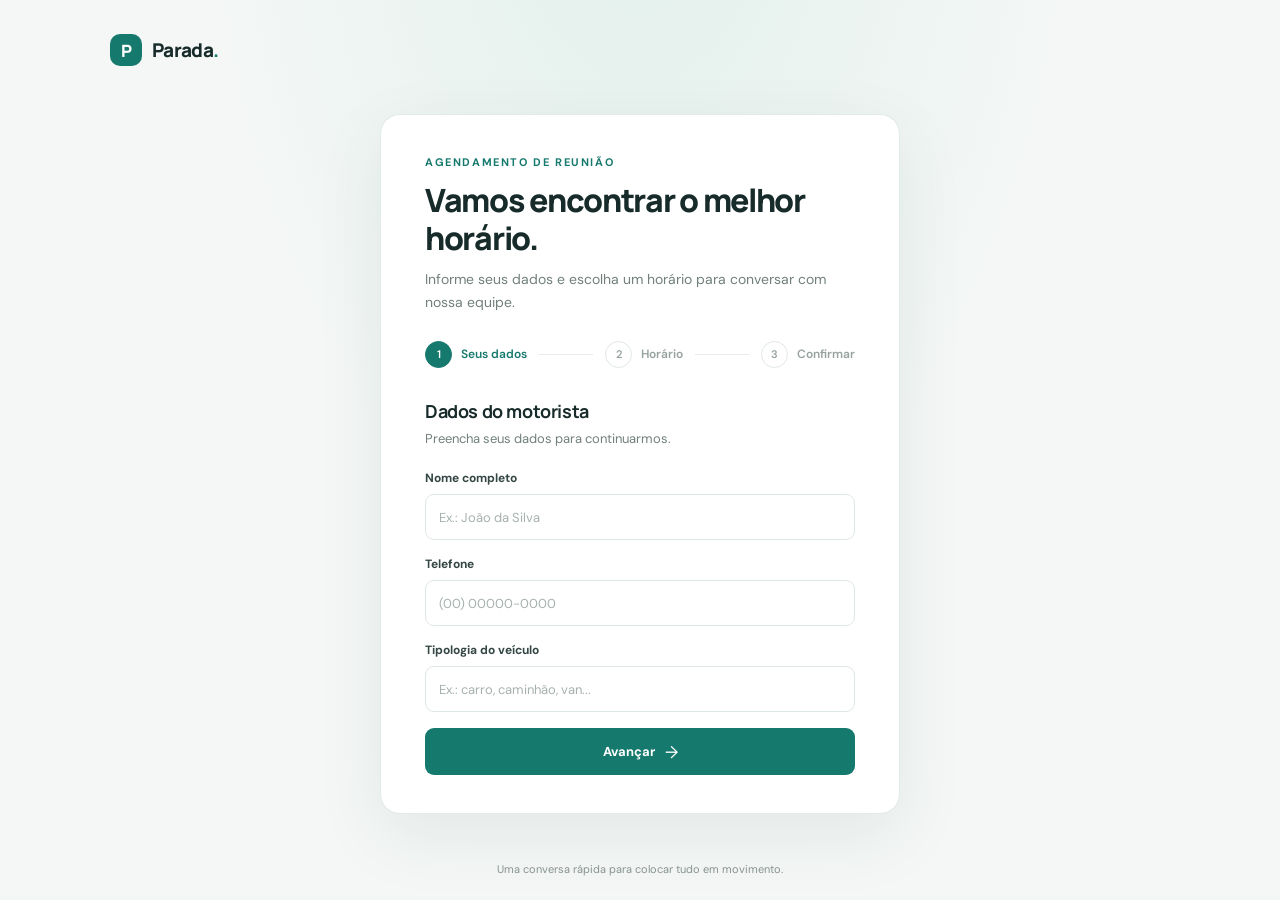
==== index.html @ cb6de172 "Add confirmation step to meeting booking Co-authored-by: Copilot <223556219+Copilot@users.noreply.gi" ====
<!DOCTYPE html>
<html lang="pt-BR">
<head>
  <meta charset="UTF-8">
  <meta name="viewport" content="width=device-width, initial-scale=1.0">
  <meta name="theme-color" content="#f4f7f6">
  <title>Agendar reunião | Parada</title>
  <link rel="stylesheet" href="styles.css">
  <script src="app.js" defer></script>
</head>
<body>
  <main class="page-shell">
    <header class="brand">
      <div class="brand-mark" aria-hidden="true">P</div>
      <span>Parada<span class="brand-dot">.</span></span>
    </header>

    <section class="booking-card" aria-labelledby="page-title">
      <div class="intro">
        <p class="eyebrow">AGENDAMENTO DE REUNIÃO</p>
        <h1 id="page-title">Vamos encontrar o melhor horário.</h1>
        <p class="intro-copy">Informe seus dados e escolha um horário para conversar com nossa equipe.</p>
      </div>

      <div class="progress" aria-label="Etapa 1 de 3">
        <div class="progress-step is-active" data-progress-step="1">
          <span class="step-number">1</span>
          <span>Seus dados</span>
        </div>
        <span class="progress-line" aria-hidden="true"></span>
        <div class="progress-step" data-progress-step="2">
          <span class="step-number">2</span>
          <span>Horário</span>
        </div>
        <span class="progress-line" aria-hidden="true"></span>
        <div class="progress-step" data-progress-step="3">
          <span class="step-number">3</span>
          <span>Confirmar</span>
        </div>
      </div>

      <form id="booking-form">
        <section class="form-step" data-step="1" aria-labelledby="details-title">
          <h2 id="details-title">Dados do motorista</h2>
          <p class="section-copy">Preencha seus dados para continuarmos.</p>

          <label class="field" for="driver-name">
            <span>Nome completo</span>
            <input id="driver-name" name="name" type="text" autocomplete="name" placeholder="Ex.: João da Silva" required>
          </label>

          <label class="field" for="driver-phone">
            <span>Telefone</span>
            <input id="driver-phone" name="phone" type="tel" autocomplete="tel" inputmode="tel" placeholder="(00) 00000-0000" required>
          </label>

          <label class="field" for="vehicle-type">
            <span>Tipologia do veículo</span>
            <input id="vehicle-type" name="vehicleType" type="text" placeholder="Ex.: carro, caminhão, van..." required>
          </label>

          <button class="button button-primary" type="button" id="continue-button">
            Avançar
            <span aria-hidden="true">→</span>
          </button>
        </section>

        <section class="form-step" data-step="2" aria-labelledby="schedule-title" hidden>
          <h2 id="schedule-title">Escolha um horário</h2>
          <p class="section-copy">Selecione um horário disponível entre 8h e 10h. Cada reunião dura 30 minutos.</p>

          <fieldset class="time-fieldset">
            <legend>Horários disponíveis</legend>
            <div class="time-options">
              <label class="time-option">
                <input type="radio" name="meetingTime" value="08:00 - 08:30" required>
                <span>08:00 <small>– 08:30</small></span>
              </label>
              <label class="time-option">
                <input type="radio" name="meetingTime" value="08:30 - 09:00">
                <span>08:30 <small>– 09:00</small></span>
              </label>
              <label class="time-option">
                <input type="radio" name="meetingTime" value="09:00 - 09:30">
                <span>09:00 <small>– 09:30</small></span>
              </label>
              <label class="time-option">
                <input type="radio" name="meetingTime" value="09:30 - 10:00">
                <span>09:30 <small>– 10:00</small></span>
              </label>
            </div>
          </fieldset>

          <div class="button-row">
            <button class="button button-secondary" type="button" id="back-button">Voltar</button>
            <button class="button button-primary" type="button" id="review-button">
              Avançar
              <span aria-hidden="true">→</span>
            </button>
          </div>
        </section>

        <section class="form-step" data-step="3" aria-labelledby="confirmation-title" hidden>
          <h2 id="confirmation-title">Confirme seus dados</h2>
          <p class="section-copy">Confira as informações e o horário antes de enviar a solicitação.</p>

          <dl class="review-details">
            <div class="review-item">
              <dt>Nome do motorista</dt>
              <dd id="review-name"></dd>
            </div>
            <div class="review-item">
              <dt>Telefone</dt>
              <dd id="review-phone"></dd>
            </div>
            <div class="review-item">
              <dt>Tipologia do veículo</dt>
              <dd id="review-vehicle"></dd>
            </div>
            <div class="review-item">
              <dt>Horário da reunião</dt>
              <dd id="review-time"></dd>
            </div>
          </dl>

          <div class="button-row">
            <button class="button button-secondary" type="button" id="back-to-schedule-button">Voltar</button>
            <button class="button button-primary" type="submit">
              Confirmar e preparar email
              <span aria-hidden="true">→</span>
            </button>
          </div>
          <p class="email-note">A confirmação abrirá seu aplicativo de email com os dados preenchidos. Para envio automático, é necessário conectar um serviço de email.</p>
        </section>

        <p class="form-message" id="form-message" role="status" aria-live="polite"></p>
      </form>
    </section>

    <footer>Uma conversa rápida para colocar tudo em movimento.</footer>
  </main>
</body>
</html>
---- styles.css ----
@import url("https://fonts.googleapis.com/css2?family=DM+Sans:wght@400;500;600;700&family=Manrope:wght@500;600;700;800&display=swap");

:root {
  color-scheme: light;
  --ink: #172c2a;
  --muted: #71807d;
  --green: #16796d;
  --green-dark: #11685e;
  --line: #e5ece9;
  --surface: #ffffff;
  --canvas: #f4f7f6;
  font-family: "DM Sans", sans-serif;
  font-synthesis: none;
  text-rendering: optimizeLegibility;
}

* {
  box-sizing: border-box;
}

body {
  min-width: 320px;
  min-height: 100vh;
  margin: 0;
  color: var(--ink);
  background:
    radial-gradient(ellipse at 50% -15%, #e2f0eb 0, transparent 48%),
    var(--canvas);
}

button,
input,
select {
  font: inherit;
}

.page-shell {
  display: flex;
  min-height: 100vh;
  flex-direction: column;
  align-items: center;
  padding: 34px 20px 24px;
}

.brand {
  display: flex;
  width: min(100%, 1060px);
  align-items: center;
  gap: 10px;
  font-family: "Manrope", sans-serif;
  font-size: 19px;
  font-weight: 800;
  letter-spacing: -0.7px;
}

.brand-mark {
  display: grid;
  width: 32px;
  height: 32px;
  place-items: center;
  border-radius: 10px;
  color: #fff;
  background: var(--green);
  font-size: 17px;
}

.brand-dot {
  color: var(--green);
}

.booking-card {
  width: min(100%, 520px);
  margin: auto 0;
  padding: 40px 44px 38px;
  border: 1px solid rgba(220, 231, 226, 0.8);
  border-radius: 20px;
  background: var(--surface);
  box-shadow: 0 22px 70px rgba(29, 60, 51, 0.08);
}

.eyebrow {
  margin: 0 0 12px;
  color: var(--green);
  font-size: 11px;
  font-weight: 700;
  letter-spacing: 1.6px;
}

h1,
h2,
p {
  margin-top: 0;
}

h1 {
  max-width: 390px;
  margin-bottom: 10px;
  font-family: "Manrope", sans-serif;
  font-size: clamp(26px, 5vw, 32px);
  font-weight: 800;
  letter-spacing: -1.3px;
  line-height: 1.2;
}

.intro-copy,
.section-copy {
  color: var(--muted);
  font-size: 14px;
  line-height: 1.65;
}

.intro-copy {
  margin-bottom: 27px;
}

.progress {
  display: flex;
  align-items: center;
  margin-bottom: 31px;
}

.progress-step {
  display: flex;
  align-items: center;
  gap: 9px;
  color: #96a29f;
  font-size: 12px;
  font-weight: 600;
  white-space: nowrap;
}

.step-number {
  display: grid;
  width: 27px;
  height: 27px;
  place-items: center;
  border: 1px solid #dfe7e4;
  border-radius: 50%;
  background: white;
  font-size: 11px;
}

.progress-step.is-active {
  color: var(--green);
}

.progress-step.is-active .step-number,
.progress-step.is-complete .step-number {
  border-color: var(--green);
  color: white;
  background: var(--green);
}

.progress-line {
  height: 1px;
  flex: 1;
  margin: 0 12px;
  background: var(--line);
}

.form-step h2 {
  margin-bottom: 5px;
  font-family: "Manrope", sans-serif;
  font-size: 18px;
  font-weight: 700;
  letter-spacing: -0.4px;
}

.section-copy {
  margin-bottom: 21px;
  font-size: 13px;
}

.field {
  display: block;
  margin-bottom: 16px;
}

.field > span,
.time-fieldset legend {
  display: block;
  margin-bottom: 8px;
  color: #344744;
  font-size: 12px;
  font-weight: 700;
}

.field input,
.field select {
  width: 100%;
  height: 46px;
  padding: 0 13px;
  border: 1px solid #dfe7e4;
  border-radius: 9px;
  outline: none;
  color: var(--ink);
  background: #fff;
  font-size: 13px;
  transition: border-color 150ms ease, box-shadow 150ms ease;
}

.field input::placeholder {
  color: #a6b1ae;
}

.field input:focus,
.field select:focus {
  border-color: var(--green);
  box-shadow: 0 0 0 3px rgba(22, 121, 109, 0.11);
}

.field select:invalid {
  color: #a6b1ae;
}

.field select option {
  color: var(--ink);
}

.button {
  display: inline-flex;
  min-height: 47px;
  align-items: center;
  justify-content: center;
  gap: 10px;
  border: 0;
  border-radius: 9px;
  cursor: pointer;
  font-size: 13px;
  font-weight: 700;
  transition: background-color 150ms ease, transform 150ms ease;
}

.button:focus-visible,
.time-option:focus-within {
  outline: 3px solid rgba(22, 121, 109, 0.25);
  outline-offset: 2px;
}

.button:active {
  transform: translateY(1px);
}

.button-primary {
  width: 100%;
  color: white;
  background: var(--green);
}

.button-primary:hover {
  background: var(--green-dark);
}

.button-primary span {
  font-size: 17px;
  font-weight: 400;
}

.time-fieldset {
  min-width: 0;
  margin: 0 0 25px;
  padding: 0;
  border: 0;
}

.time-options {
  display: grid;
  grid-template-columns: repeat(2, minmax(0, 1fr));
  gap: 10px;
}

.time-option {
  position: relative;
  cursor: pointer;
}

.time-option input {
  position: absolute;
  width: 1px;
  height: 1px;
  opacity: 0;
}

.time-option span {
  display: flex;
  min-height: 51px;
  align-items: center;
  justify-content: center;
  gap: 5px;
  border: 1px solid #dfe7e4;
  border-radius: 9px;
  color: #344744;
  font-size: 13px;
  font-weight: 700;
  transition: background-color 150ms ease, border-color 150ms ease, color 150ms ease;
}

.time-option small {
  color: var(--muted);
  font-size: 11px;
  font-weight: 500;
}

.time-option input:checked + span {
  border-color: var(--green);
  color: var(--green-dark);
  background: #eff8f5;
  box-shadow: inset 0 0 0 1px var(--green);
}

.time-option input:checked + span small {
  color: var(--green-dark);
}

.button-row {
  display: grid;
  grid-template-columns: 0.75fr 1.5fr;
  gap: 10px;
}

.review-details {
  margin: 0 0 24px;
  border: 1px solid var(--line);
  border-radius: 10px;
  overflow: hidden;
}

.review-item {
  padding: 13px 15px;
}

.review-item + .review-item {
  border-top: 1px solid var(--line);
}

.review-item dt {
  margin-bottom: 4px;
  color: var(--muted);
  font-size: 11px;
}

.review-item dd {
  margin: 0;
  overflow-wrap: anywhere;
  color: var(--ink);
  font-size: 13px;
  font-weight: 600;
}

.button-secondary {
  border: 1px solid var(--line);
  color: #50615d;
  background: white;
}

.button-secondary:hover {
  background: #f7f9f8;
}

.email-note {
  margin: 13px 0 0;
  color: var(--muted);
  font-size: 11px;
  line-height: 1.55;
}

.form-message {
  margin: 12px 0 0;
  color: var(--green-dark);
  font-size: 12px;
  line-height: 1.5;
}

.form-message:empty {
  display: none;
}

footer {
  color: #87938f;
  font-size: 11px;
  text-align: center;
}

[hidden] {
  display: none !important;
}

@media (max-width: 560px) {
  .page-shell {
    padding: 22px 15px 18px;
  }

  .booking-card {
    margin: 32px 0;
    padding: 30px 22px 26px;
    border-radius: 16px;
  }
}

@media (prefers-reduced-motion: reduce) {
  *,
  *::before,
  *::after {
    scroll-behavior: auto !important;
    transition-duration: 0.01ms !important;
  }
}
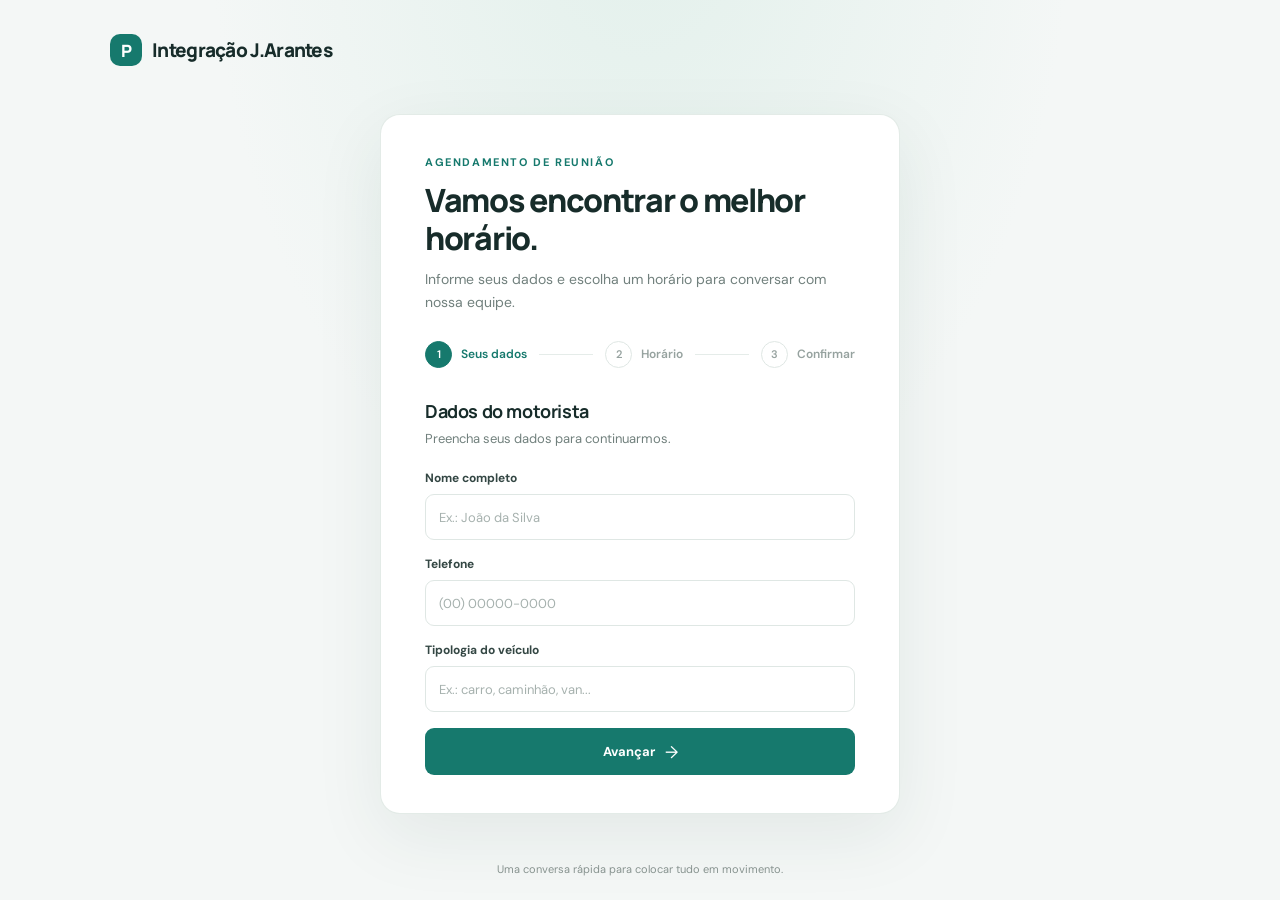
==== commit 3903b3b0: "Update header to Integração J.Arantes Co-authored-by: Copilot <223556219+Copilot@users.noreply.githu" ====
--- a/index.html
+++ b/index.html
@@ -4,7 +4,7 @@
   <meta charset="UTF-8">
   <meta name="viewport" content="width=device-width, initial-scale=1.0">
   <meta name="theme-color" content="#f4f7f6">
-  <title>Agendar reunião | Parada</title>
+  <title>Agendar reunião | Integração J.Arantes</title>
   <link rel="stylesheet" href="styles.css">
   <script src="app.js" defer></script>
 </head>
@@ -12,7 +12,7 @@
   <main class="page-shell">
     <header class="brand">
       <div class="brand-mark" aria-hidden="true">P</div>
-      <span>Parada<span class="brand-dot">.</span></span>
+      <span>Integração J.Arantes</span>
     </header>
 
     <section class="booking-card" aria-labelledby="page-title">
@@ -126,7 +126,7 @@
           <div class="button-row">
             <button class="button button-secondary" type="button" id="back-to-schedule-button">Voltar</button>
             <button class="button button-primary" type="submit">
-              Confirmar e preparar email
+              Confirmar
               <span aria-hidden="true">→</span>
             </button>
           </div>
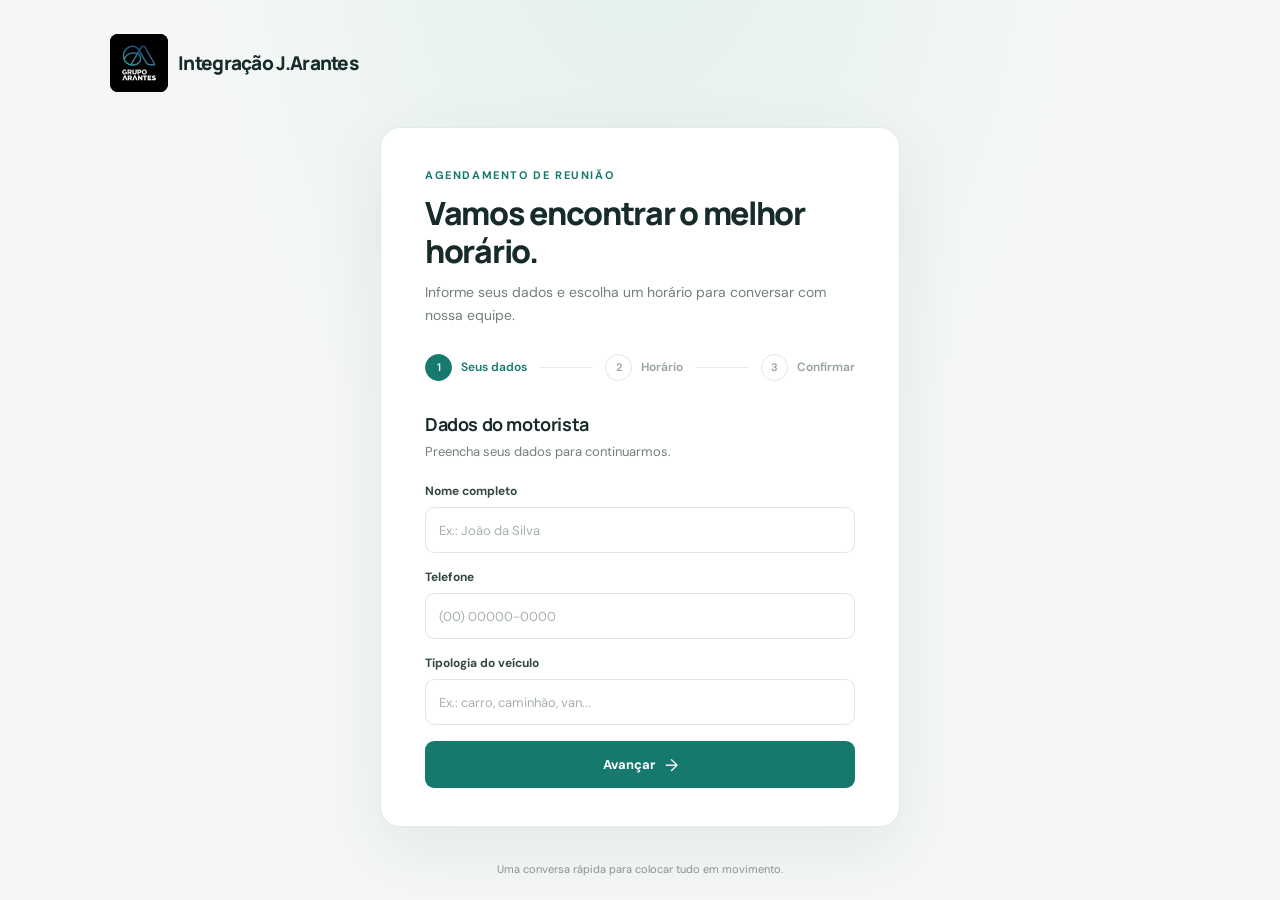
==== commit 0d53ef98: "Replace header initial with Grupo Arantes logo Co-authored-by: Copilot <223556219+Copilot@users.nore" ====
--- a/index.html
+++ b/index.html
@@ -11,7 +11,7 @@
 <body>
   <main class="page-shell">
     <header class="brand">
-      <div class="brand-mark" aria-hidden="true">P</div>
+      <img class="brand-logo" src="assets/logo-grupo-arantes.png" alt="Grupo Arantes">
       <span>Integração J.Arantes</span>
     </header>
 
--- a/styles.css
+++ b/styles.css
@@ -53,15 +53,14 @@
   letter-spacing: -0.7px;
 }
 
-.brand-mark {
-  display: grid;
-  width: 32px;
-  height: 32px;
-  place-items: center;
-  border-radius: 10px;
-  color: #fff;
-  background: var(--green);
-  font-size: 17px;
+.brand-logo {
+  display: block;
+  width: 58px;
+  height: 58px;
+  flex: 0 0 auto;
+  border-radius: 8px;
+  background: #000;
+  object-fit: contain;
 }
 
 .brand-dot {
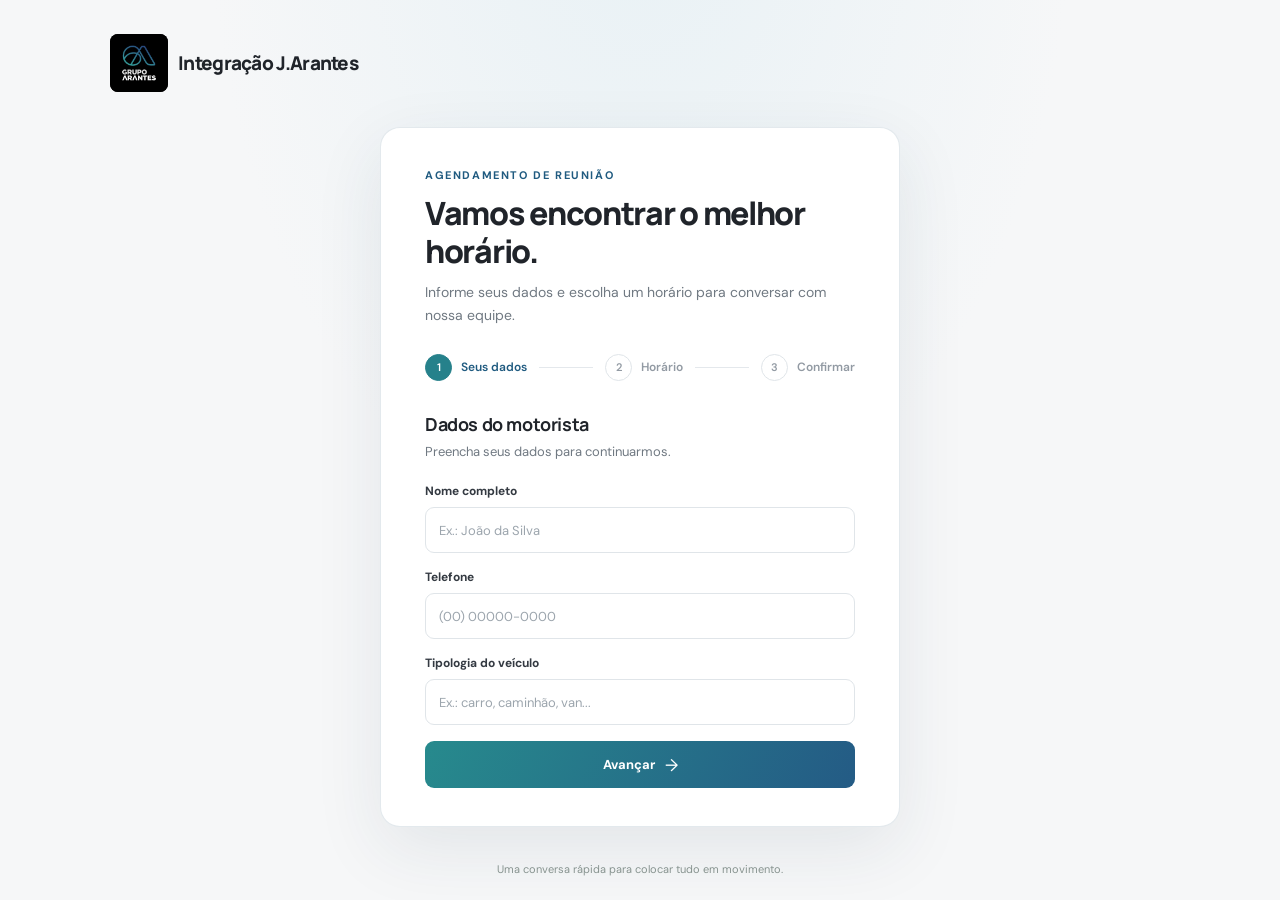
==== commit b3f18fd3: "Match booking interface to Grupo Arantes brand Co-authored-by: Copilot <223556219+Copilot@users.nore" ====
--- a/index.html
+++ b/index.html
@@ -3,7 +3,7 @@
 <head>
   <meta charset="UTF-8">
   <meta name="viewport" content="width=device-width, initial-scale=1.0">
-  <meta name="theme-color" content="#f4f7f6">
+  <meta name="theme-color" content="#f6f7f8">
   <title>Agendar reunião | Integração J.Arantes</title>
   <link rel="stylesheet" href="styles.css">
   <script src="app.js" defer></script>
--- a/styles.css
+++ b/styles.css
@@ -2,13 +2,14 @@
 
 :root {
   color-scheme: light;
-  --ink: #172c2a;
-  --muted: #71807d;
-  --green: #16796d;
-  --green-dark: #11685e;
-  --line: #e5ece9;
+  --ink: #20242a;
+  --muted: #707982;
+  --accent: #26818b;
+  --accent-dark: #205b80;
+  --accent-soft: #edf5f8;
+  --line: #e4e8ec;
   --surface: #ffffff;
-  --canvas: #f4f7f6;
+  --canvas: #f6f7f8;
   font-family: "DM Sans", sans-serif;
   font-synthesis: none;
   text-rendering: optimizeLegibility;
@@ -24,7 +25,7 @@
   margin: 0;
   color: var(--ink);
   background:
-    radial-gradient(ellipse at 50% -15%, #e2f0eb 0, transparent 48%),
+    radial-gradient(ellipse at 50% -15%, #e8f1f5 0, transparent 48%),
     var(--canvas);
 }
 
@@ -64,22 +65,22 @@
 }
 
 .brand-dot {
-  color: var(--green);
+  color: var(--accent);
 }
 
 .booking-card {
   width: min(100%, 520px);
   margin: auto 0;
   padding: 40px 44px 38px;
-  border: 1px solid rgba(220, 231, 226, 0.8);
+  border: 1px solid rgba(224, 231, 236, 0.9);
   border-radius: 20px;
   background: var(--surface);
-  box-shadow: 0 22px 70px rgba(29, 60, 51, 0.08);
+  box-shadow: 0 22px 70px rgba(30, 57, 76, 0.09);
 }
 
 .eyebrow {
   margin: 0 0 12px;
-  color: var(--green);
+  color: var(--accent-dark);
   font-size: 11px;
   font-weight: 700;
   letter-spacing: 1.6px;
@@ -122,7 +123,7 @@
   display: flex;
   align-items: center;
   gap: 9px;
-  color: #96a29f;
+  color: #929aa3;
   font-size: 12px;
   font-weight: 600;
   white-space: nowrap;
@@ -133,21 +134,21 @@
   width: 27px;
   height: 27px;
   place-items: center;
-  border: 1px solid #dfe7e4;
+  border: 1px solid #e0e5e9;
   border-radius: 50%;
   background: white;
   font-size: 11px;
 }
 
 .progress-step.is-active {
-  color: var(--green);
+  color: var(--accent-dark);
 }
 
 .progress-step.is-active .step-number,
 .progress-step.is-complete .step-number {
-  border-color: var(--green);
+  border-color: var(--accent);
   color: white;
-  background: var(--green);
+  background: var(--accent);
 }
 
 .progress-line {
@@ -179,7 +180,7 @@
 .time-fieldset legend {
   display: block;
   margin-bottom: 8px;
-  color: #344744;
+  color: #343a42;
   font-size: 12px;
   font-weight: 700;
 }
@@ -189,7 +190,7 @@
   width: 100%;
   height: 46px;
   padding: 0 13px;
-  border: 1px solid #dfe7e4;
+  border: 1px solid #e0e5e9;
   border-radius: 9px;
   outline: none;
   color: var(--ink);
@@ -199,17 +200,17 @@
 }
 
 .field input::placeholder {
-  color: #a6b1ae;
+  color: #9ca5ad;
 }
 
 .field input:focus,
 .field select:focus {
-  border-color: var(--green);
-  box-shadow: 0 0 0 3px rgba(22, 121, 109, 0.11);
+  border-color: var(--accent);
+  box-shadow: 0 0 0 3px rgba(38, 129, 139, 0.13);
 }
 
 .field select:invalid {
-  color: #a6b1ae;
+  color: #9ca5ad;
 }
 
 .field select option {
@@ -232,7 +233,7 @@
 
 .button:focus-visible,
 .time-option:focus-within {
-  outline: 3px solid rgba(22, 121, 109, 0.25);
+  outline: 3px solid rgba(38, 129, 139, 0.25);
   outline-offset: 2px;
 }
 
@@ -243,11 +244,11 @@
 .button-primary {
   width: 100%;
   color: white;
-  background: var(--green);
+  background: linear-gradient(115deg, #278a8d 0%, #245b85 100%);
 }
 
 .button-primary:hover {
-  background: var(--green-dark);
+  background: linear-gradient(115deg, #21777e 0%, #1d4f75 100%);
 }
 
 .button-primary span {
@@ -286,9 +287,9 @@
   align-items: center;
   justify-content: center;
   gap: 5px;
-  border: 1px solid #dfe7e4;
+  border: 1px solid #e0e5e9;
   border-radius: 9px;
-  color: #344744;
+  color: #343a42;
   font-size: 13px;
   font-weight: 700;
   transition: background-color 150ms ease, border-color 150ms ease, color 150ms ease;
@@ -301,14 +302,14 @@
 }
 
 .time-option input:checked + span {
-  border-color: var(--green);
-  color: var(--green-dark);
-  background: #eff8f5;
-  box-shadow: inset 0 0 0 1px var(--green);
+  border-color: var(--accent);
+  color: var(--accent-dark);
+  background: var(--accent-soft);
+  box-shadow: inset 0 0 0 1px var(--accent);
 }
 
 .time-option input:checked + span small {
-  color: var(--green-dark);
+  color: var(--accent-dark);
 }
 
 .button-row {
@@ -365,7 +366,7 @@
 
 .form-message {
   margin: 12px 0 0;
-  color: var(--green-dark);
+  color: var(--accent-dark);
   font-size: 12px;
   line-height: 1.5;
 }
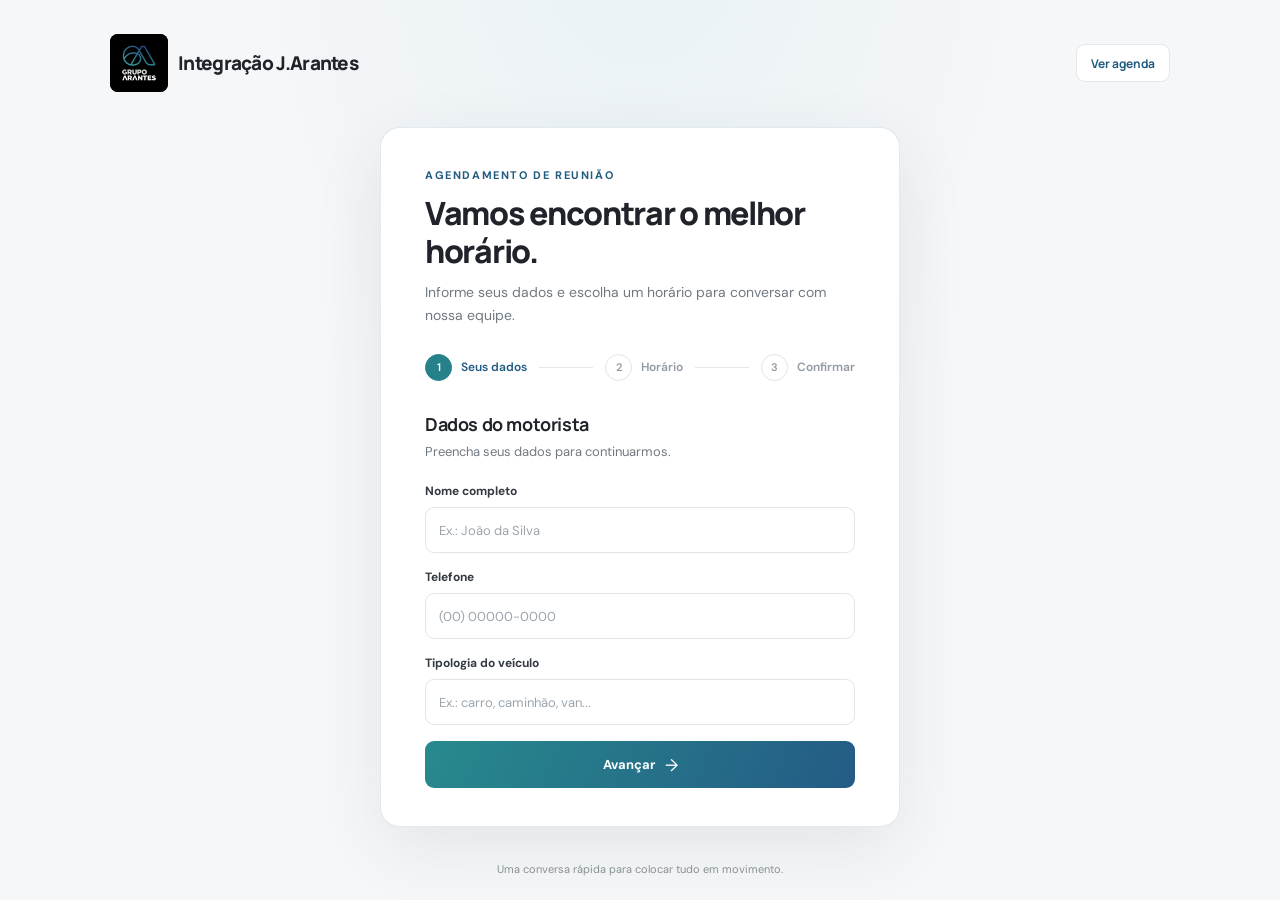
==== commit c4059c52: "Add local meeting admin agenda simulation Co-authored-by: Copilot <223556219+Copilot@users.noreply.g" ====
--- a/index.html
+++ b/index.html
@@ -13,16 +13,17 @@
     <header class="brand">
       <img class="brand-logo" src="assets/logo-grupo-arantes.png" alt="Grupo Arantes">
       <span>Integração J.Arantes</span>
+      <button class="admin-nav-button" id="admin-nav-button" type="button">Ver agenda</button>
     </header>
 
     <section class="booking-card" aria-labelledby="page-title">
-      <div class="intro">
+      <div class="intro" id="booking-intro">
         <p class="eyebrow">AGENDAMENTO DE REUNIÃO</p>
         <h1 id="page-title">Vamos encontrar o melhor horário.</h1>
         <p class="intro-copy">Informe seus dados e escolha um horário para conversar com nossa equipe.</p>
       </div>
 
-      <div class="progress" aria-label="Etapa 1 de 3">
+      <div class="progress" id="booking-progress" aria-label="Etapa 1 de 3">
         <div class="progress-step is-active" data-progress-step="1">
           <span class="step-number">1</span>
           <span>Seus dados</span>
@@ -67,26 +68,31 @@
 
         <section class="form-step" data-step="2" aria-labelledby="schedule-title" hidden>
           <h2 id="schedule-title">Escolha um horário</h2>
-          <p class="section-copy">Selecione um horário disponível entre 8h e 10h. Cada reunião dura 30 minutos.</p>
+          <p class="section-copy">Escolha uma data nos próximos 30 dias e um horário disponível. Cada reunião dura 30 minutos.</p>
+
+          <label class="field date-field" for="meeting-date">
+            <span>Data da reunião</span>
+            <input id="meeting-date" name="meetingDate" type="date" required>
+          </label>
 
           <fieldset class="time-fieldset">
             <legend>Horários disponíveis</legend>
             <div class="time-options">
               <label class="time-option">
                 <input type="radio" name="meetingTime" value="08:00 - 08:30" required>
-                <span>08:00 <small>– 08:30</small></span>
+                <span data-time-label>08:00 <small>– 08:30</small></span>
               </label>
               <label class="time-option">
                 <input type="radio" name="meetingTime" value="08:30 - 09:00">
-                <span>08:30 <small>– 09:00</small></span>
+                <span data-time-label>08:30 <small>– 09:00</small></span>
               </label>
               <label class="time-option">
                 <input type="radio" name="meetingTime" value="09:00 - 09:30">
-                <span>09:00 <small>– 09:30</small></span>
+                <span data-time-label>09:00 <small>– 09:30</small></span>
               </label>
               <label class="time-option">
                 <input type="radio" name="meetingTime" value="09:30 - 10:00">
-                <span>09:30 <small>– 10:00</small></span>
+                <span data-time-label>09:30 <small>– 10:00</small></span>
               </label>
             </div>
           </fieldset>
@@ -102,7 +108,7 @@
 
         <section class="form-step" data-step="3" aria-labelledby="confirmation-title" hidden>
           <h2 id="confirmation-title">Confirme seus dados</h2>
-          <p class="section-copy">Confira as informações e o horário antes de enviar a solicitação.</p>
+          <p class="section-copy">Confira as informações e o horário antes de confirmar a solicitação.</p>
 
           <dl class="review-details">
             <div class="review-item">
@@ -118,6 +124,10 @@
               <dd id="review-vehicle"></dd>
             </div>
             <div class="review-item">
+              <dt>Data da reunião</dt>
+              <dd id="review-date"></dd>
+            </div>
+            <div class="review-item">
               <dt>Horário da reunião</dt>
               <dd id="review-time"></dd>
             </div>
@@ -130,11 +140,34 @@
               <span aria-hidden="true">→</span>
             </button>
           </div>
-          <p class="email-note">A confirmação abrirá seu aplicativo de email com os dados preenchidos. Para envio automático, é necessário conectar um serviço de email.</p>
+          <p class="email-note">Demonstração local: ao confirmar, a reunião será salva neste navegador.</p>
         </section>
 
         <p class="form-message" id="form-message" role="status" aria-live="polite"></p>
       </form>
+
+      <section class="success-panel" id="success-panel" aria-labelledby="success-title" hidden>
+        <div class="success-mark" aria-hidden="true">✓</div>
+        <h2 id="success-title">Reunião registrada!</h2>
+        <p class="section-copy">O horário foi adicionado à agenda deste navegador.</p>
+        <button class="button button-primary" id="new-booking-button" type="button">Fazer novo agendamento</button>
+      </section>
+
+      <section class="admin-panel" id="admin-panel" aria-labelledby="admin-title" hidden>
+        <div class="admin-heading">
+          <div>
+            <p class="eyebrow">ÁREA DO RESPONSÁVEL</p>
+            <h2 id="admin-title">Agenda de reuniões</h2>
+          </div>
+          <span class="meeting-count" id="meeting-count">0 reuniões</span>
+        </div>
+        <p class="section-copy">Reuniões registradas neste navegador, nos próximos 30 dias.</p>
+        <div class="appointment-list" id="appointment-list"></div>
+        <p class="empty-agenda" id="empty-agenda">Ainda não há reuniões agendadas.</p>
+        <p class="admin-message" id="admin-message" role="alert" hidden></p>
+        <p class="local-demo-note">Demonstração local: os dados ficam somente neste navegador e não são compartilhados com outros dispositivos.</p>
+        <button class="button button-primary" id="back-to-booking-button" type="button">Voltar ao agendamento</button>
+      </section>
     </section>
 
     <footer>Uma conversa rápida para colocar tudo em movimento.</footer>
--- a/styles.css
+++ b/styles.css
@@ -20,7 +20,7 @@
 }
 
 body {
-  min-width: 320px;
+  min-width: 0;
   min-height: 100vh;
   margin: 0;
   color: var(--ink);
@@ -46,6 +46,7 @@
 .brand {
   display: flex;
   width: min(100%, 1060px);
+  flex-wrap: wrap;
   align-items: center;
   gap: 10px;
   font-family: "Manrope", sans-serif;
@@ -64,6 +65,24 @@
   object-fit: contain;
 }
 
+.admin-nav-button {
+  min-height: 38px;
+  margin-left: auto;
+  padding: 0 14px;
+  border: 1px solid var(--line);
+  border-radius: 9px;
+  color: var(--accent-dark);
+  background: white;
+  cursor: pointer;
+  font-size: 12px;
+  font-weight: 700;
+}
+
+.admin-nav-button:hover {
+  border-color: var(--accent);
+  background: var(--accent-soft);
+}
+
 .brand-dot {
   color: var(--accent);
 }
@@ -115,6 +134,8 @@
 
 .progress {
   display: flex;
+  width: 100%;
+  min-width: 0;
   align-items: center;
   margin-bottom: 31px;
 }
@@ -312,6 +333,21 @@
   color: var(--accent-dark);
 }
 
+.time-option.is-booked {
+  cursor: not-allowed;
+}
+
+.time-option input:disabled + span {
+  border-color: #e9ecef;
+  color: #a3aab1;
+  background: #f5f6f7;
+  cursor: not-allowed;
+}
+
+.time-option input:disabled + span small {
+  color: #9ba3aa;
+}
+
 .button-row {
   display: grid;
   grid-template-columns: 0.75fr 1.5fr;
@@ -375,6 +411,131 @@
   display: none;
 }
 
+.success-panel {
+  padding: 10px 0 2px;
+  text-align: center;
+}
+
+.success-mark {
+  display: grid;
+  width: 48px;
+  height: 48px;
+  margin: 0 auto 16px;
+  place-items: center;
+  border-radius: 50%;
+  color: #fff;
+  background: var(--accent);
+  font-size: 24px;
+}
+
+.success-panel h2,
+.admin-heading h2 {
+  margin-bottom: 8px;
+  font-family: "Manrope", sans-serif;
+  font-size: 20px;
+  letter-spacing: -0.5px;
+}
+
+.success-panel .button {
+  margin-top: 8px;
+}
+
+.admin-heading {
+  display: flex;
+  align-items: center;
+  justify-content: space-between;
+  gap: 12px;
+}
+
+.admin-heading .eyebrow {
+  margin-bottom: 7px;
+}
+
+.meeting-count {
+  flex: 0 0 auto;
+  padding: 7px 10px;
+  border-radius: 20px;
+  color: var(--accent-dark);
+  background: var(--accent-soft);
+  font-size: 11px;
+  font-weight: 700;
+}
+
+.appointment-list {
+  display: grid;
+  gap: 10px;
+  margin-top: 20px;
+}
+
+.appointment-card {
+  min-width: 0;
+  padding: 15px;
+  border: 1px solid var(--line);
+  border-left: 3px solid var(--accent);
+  border-radius: 10px;
+  background: #fff;
+}
+
+.appointment-card-header {
+  display: flex;
+  align-items: flex-start;
+  justify-content: space-between;
+  gap: 10px;
+  margin-bottom: 9px;
+}
+
+.appointment-date {
+  color: var(--accent-dark);
+  font-size: 12px;
+  font-weight: 700;
+}
+
+.appointment-time {
+  flex: 0 0 auto;
+  padding: 4px 7px;
+  border-radius: 6px;
+  color: var(--accent-dark);
+  background: var(--accent-soft);
+  font-size: 11px;
+  font-weight: 700;
+}
+
+.appointment-card h3 {
+  margin: 0 0 4px;
+  font-size: 14px;
+}
+
+.appointment-card p {
+  margin: 0;
+  color: var(--muted);
+  font-size: 12px;
+  overflow-wrap: anywhere;
+}
+
+.empty-agenda,
+.admin-message {
+  margin: 18px 0 0;
+  padding: 16px;
+  border: 1px dashed var(--line);
+  border-radius: 9px;
+  color: var(--muted);
+  font-size: 13px;
+  text-align: center;
+}
+
+.admin-message {
+  border-color: #e7b5ad;
+  color: #9e3326;
+  background: #fff8f6;
+}
+
+.local-demo-note {
+  margin: 16px 0;
+  color: var(--muted);
+  font-size: 11px;
+  line-height: 1.55;
+}
+
 footer {
   color: #87938f;
   font-size: 11px;
@@ -390,10 +551,62 @@
     padding: 22px 15px 18px;
   }
 
+  .brand {
+    gap: 8px;
+    font-size: 16px;
+  }
+
+  .brand-logo {
+    width: 48px;
+    height: 48px;
+  }
+
+  .admin-nav-button {
+    min-height: 34px;
+    padding: 0 10px;
+    font-size: 11px;
+  }
+
   .booking-card {
+    min-width: 0;
     margin: 32px 0;
-    padding: 30px 22px 26px;
+    padding: 28px 18px 24px;
     border-radius: 16px;
+  }
+
+  .progress {
+    justify-content: space-between;
+    gap: 3px;
+  }
+
+  .progress-step {
+    flex: 0 0 64px;
+    flex-direction: column;
+    gap: 4px;
+    font-size: 10px;
+    text-align: center;
+    white-space: normal;
+  }
+
+  .step-number {
+    width: 24px;
+    height: 24px;
+    flex: 0 0 auto;
+  }
+
+  .progress-line {
+    min-width: 8px;
+    flex: 1 1 8px;
+    margin: 0;
+  }
+
+  .admin-heading {
+    align-items: flex-start;
+  }
+
+  .appointment-card-header {
+    flex-direction: column;
+    gap: 6px;
   }
 }
 
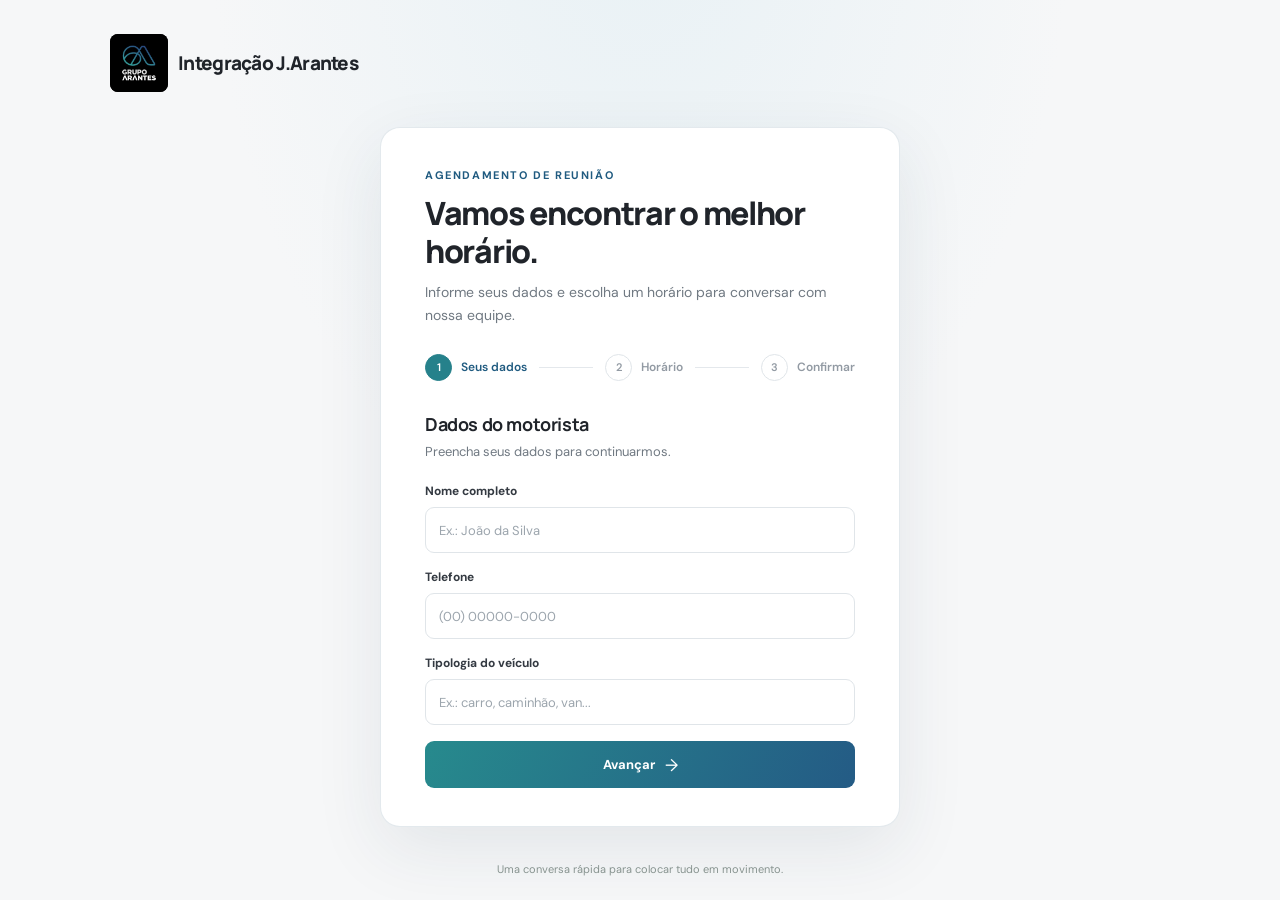
==== commit 1f29c41c: "Separate admin agenda from public booking page Co-authored-by: Copilot <223556219+Copilot@users.nore" ====
--- a/index.html
+++ b/index.html
@@ -13,10 +13,9 @@
     <header class="brand">
       <img class="brand-logo" src="assets/logo-grupo-arantes.png" alt="Grupo Arantes">
       <span>Integração J.Arantes</span>
-      <button class="admin-nav-button" id="admin-nav-button" type="button">Ver agenda</button>
     </header>
 
-    <section class="booking-card" aria-labelledby="page-title">
+    <section class="booking-card" aria-label="Agendamento Integração J.Arantes">
       <div class="intro" id="booking-intro">
         <p class="eyebrow">AGENDAMENTO DE REUNIÃO</p>
         <h1 id="page-title">Vamos encontrar o melhor horário.</h1>
--- a/styles.css
+++ b/styles.css
@@ -65,24 +65,6 @@
   object-fit: contain;
 }
 
-.admin-nav-button {
-  min-height: 38px;
-  margin-left: auto;
-  padding: 0 14px;
-  border: 1px solid var(--line);
-  border-radius: 9px;
-  color: var(--accent-dark);
-  background: white;
-  cursor: pointer;
-  font-size: 12px;
-  font-weight: 700;
-}
-
-.admin-nav-button:hover {
-  border-color: var(--accent);
-  background: var(--accent-soft);
-}
-
 .brand-dot {
   color: var(--accent);
 }
@@ -561,12 +543,6 @@
     height: 48px;
   }
 
-  .admin-nav-button {
-    min-height: 34px;
-    padding: 0 10px;
-    font-size: 11px;
-  }
-
   .booking-card {
     min-width: 0;
     margin: 32px 0;
